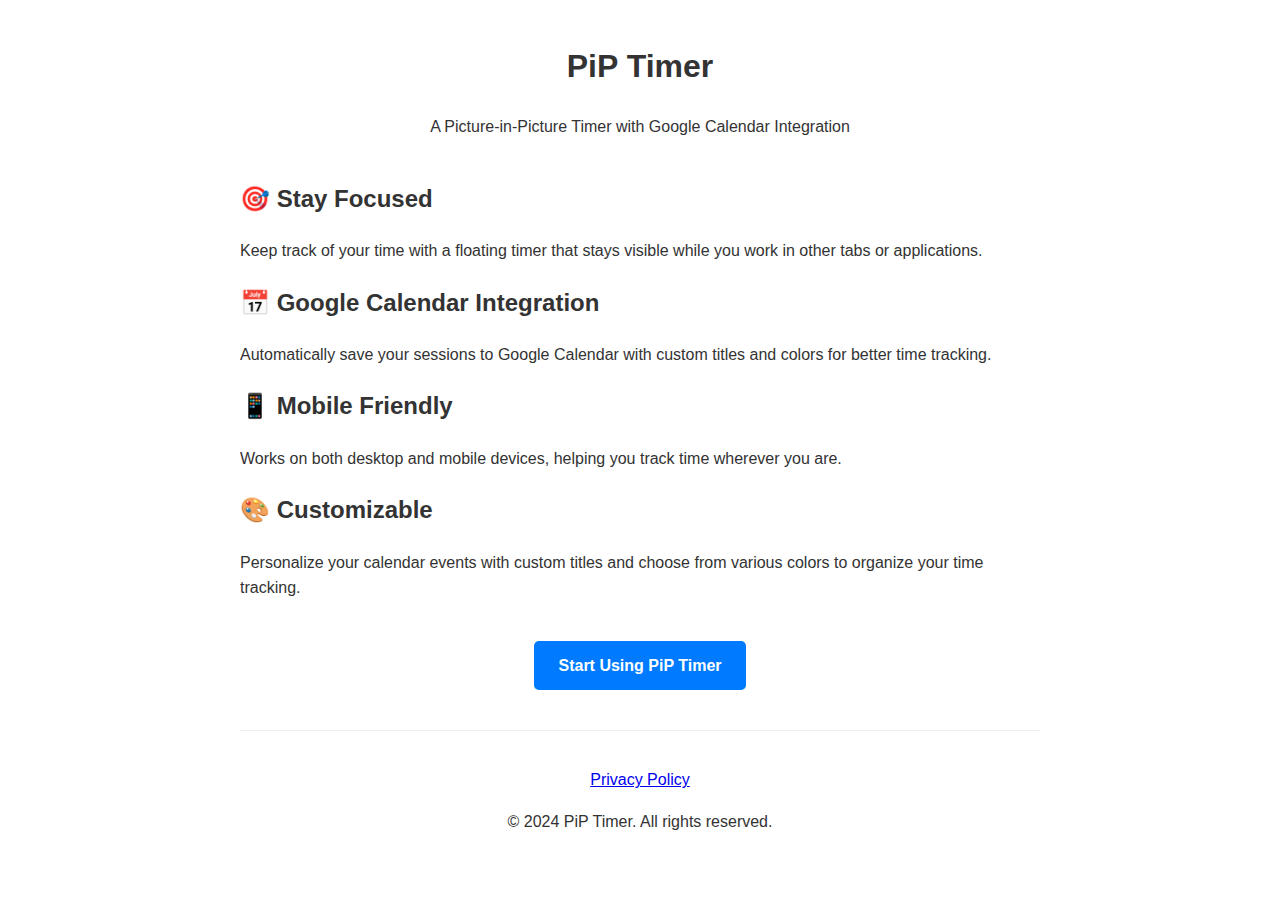
==== home.html @ 61f48ad7 "feat: Add home and privacy pages for PiP Timer" ====
<!DOCTYPE html>
<html lang="en">
  <head>
    <meta charset="UTF-8" />
    <meta name="viewport" content="width=device-width, initial-scale=1.0" />
    <title>
      PiP Timer - Picture in Picture Timer with Google Calendar Integration
    </title>
    <style>
      body {
        font-family: Arial, sans-serif;
        line-height: 1.6;
        max-width: 800px;
        margin: 0 auto;
        padding: 20px;
        color: #333;
      }
      .header {
        text-align: center;
        margin-bottom: 40px;
      }
      .features {
        margin: 40px 0;
      }
      .feature {
        margin-bottom: 20px;
      }
      .cta {
        text-align: center;
        margin: 40px 0;
      }
      .button {
        display: inline-block;
        padding: 12px 24px;
        background-color: #007bff;
        color: white;
        text-decoration: none;
        border-radius: 5px;
        font-weight: bold;
      }
      .button:hover {
        background-color: #0056b3;
      }
      .footer {
        text-align: center;
        margin-top: 40px;
        padding-top: 20px;
        border-top: 1px solid #eee;
      }
    </style>
  </head>
  <body>
    <div class="header">
      <h1>PiP Timer</h1>
      <p>A Picture-in-Picture Timer with Google Calendar Integration</p>
    </div>

    <div class="features">
      <div class="feature">
        <h2>🎯 Stay Focused</h2>
        <p>
          Keep track of your time with a floating timer that stays visible while
          you work in other tabs or applications.
        </p>
      </div>

      <div class="feature">
        <h2>📅 Google Calendar Integration</h2>
        <p>
          Automatically save your sessions to Google Calendar with custom titles
          and colors for better time tracking.
        </p>
      </div>

      <div class="feature">
        <h2>📱 Mobile Friendly</h2>
        <p>
          Works on both desktop and mobile devices, helping you track time
          wherever you are.
        </p>
      </div>

      <div class="feature">
        <h2>🎨 Customizable</h2>
        <p>
          Personalize your calendar events with custom titles and choose from
          various colors to organize your time tracking.
        </p>
      </div>
    </div>

    <div class="cta">
      <a href="/index.html" class="button">Start Using PiP Timer</a>
    </div>

    <div class="footer">
      <p><a href="/privacy.html">Privacy Policy</a></p>
      <p>© 2024 PiP Timer. All rights reserved.</p>
    </div>
  </body>
</html>
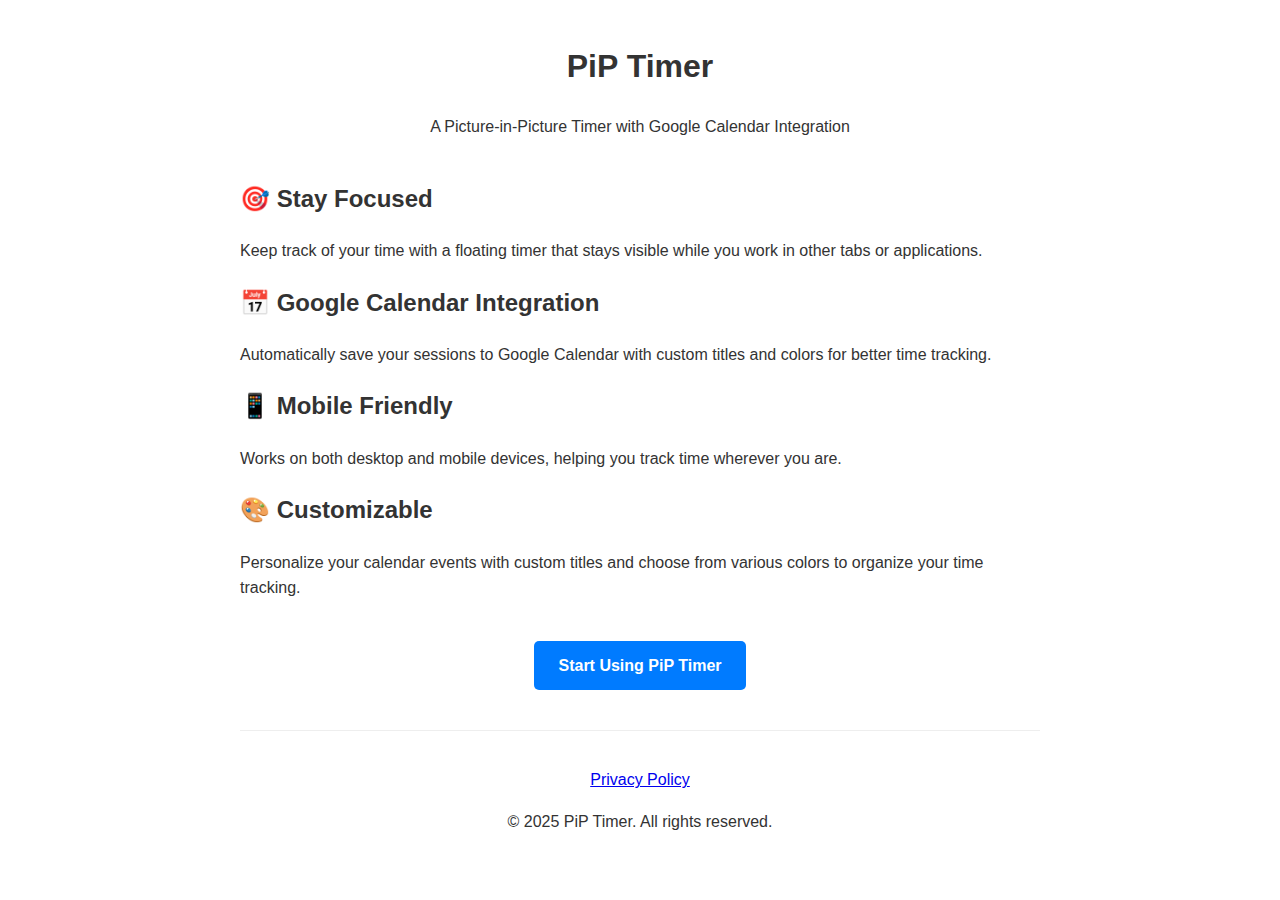
==== commit b4f7e705: "chore: Update home and privacy pages with relative links and copyright year" ====
--- a/home.html
+++ b/home.html
@@ -90,12 +90,12 @@
     </div>
 
     <div class="cta">
-      <a href="/index.html" class="button">Start Using PiP Timer</a>
+      <a href="./index.html" class="button">Start Using PiP Timer</a>
     </div>
 
     <div class="footer">
-      <p><a href="/privacy.html">Privacy Policy</a></p>
-      <p>© 2024 PiP Timer. All rights reserved.</p>
+      <p><a href="./privacy.html">Privacy Policy</a></p>
+      <p>© 2025 PiP Timer. All rights reserved.</p>
     </div>
   </body>
 </html>
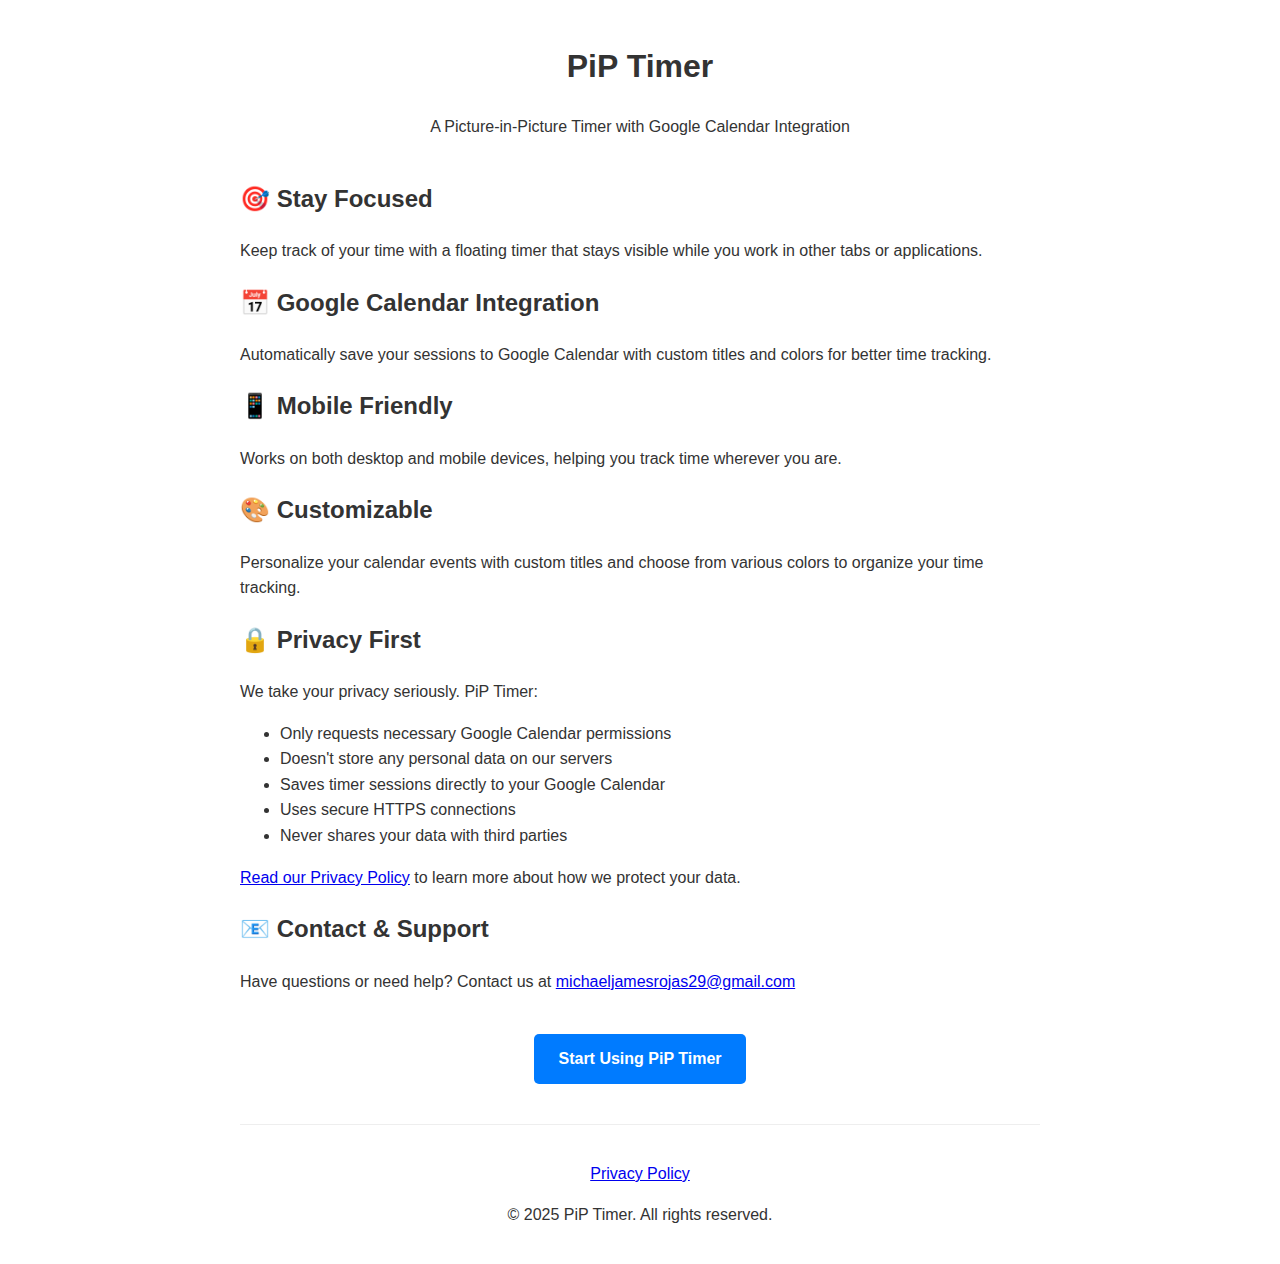
==== commit b78d909e: "feat: Add privacy and contact sections to home page" ====
--- a/home.html
+++ b/home.html
@@ -87,6 +87,32 @@
           various colors to organize your time tracking.
         </p>
       </div>
+
+      <div class="feature">
+        <h2>🔒 Privacy First</h2>
+        <p>We take your privacy seriously. PiP Timer:</p>
+        <ul>
+          <li>Only requests necessary Google Calendar permissions</li>
+          <li>Doesn't store any personal data on our servers</li>
+          <li>Saves timer sessions directly to your Google Calendar</li>
+          <li>Uses secure HTTPS connections</li>
+          <li>Never shares your data with third parties</li>
+        </ul>
+        <p>
+          <a href="./privacy.html">Read our Privacy Policy</a> to learn more
+          about how we protect your data.
+        </p>
+      </div>
+
+      <div class="feature">
+        <h2>📧 Contact & Support</h2>
+        <p>
+          Have questions or need help? Contact us at
+          <a href="mailto:michaeljamesrojas29@gmail.com"
+            >michaeljamesrojas29@gmail.com</a
+          >
+        </p>
+      </div>
     </div>
 
     <div class="cta">
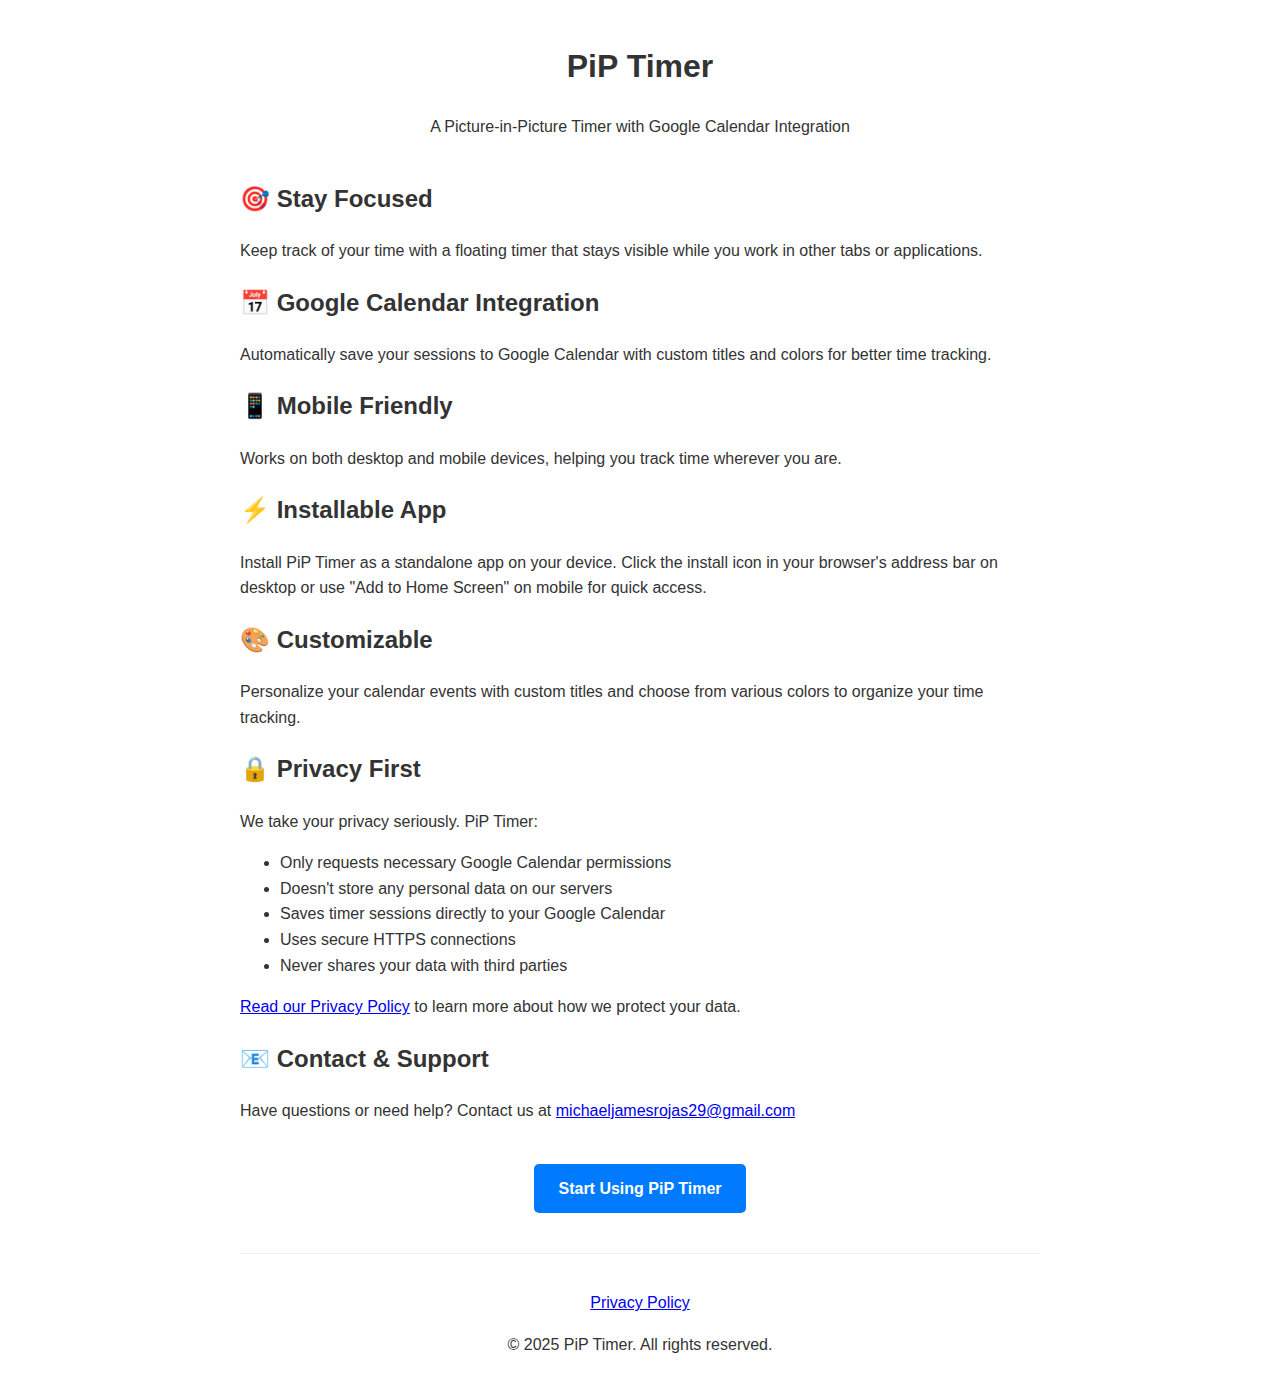
==== commit 3ff85738: "feat: Add installable app feature and update documentation" ====
--- a/home.html
+++ b/home.html
@@ -81,6 +81,15 @@
       </div>
 
       <div class="feature">
+        <h2>⚡ Installable App</h2>
+        <p>
+          Install PiP Timer as a standalone app on your device. Click the
+          install icon in your browser's address bar on desktop or use "Add to
+          Home Screen" on mobile for quick access.
+        </p>
+      </div>
+
+      <div class="feature">
         <h2>🎨 Customizable</h2>
         <p>
           Personalize your calendar events with custom titles and choose from
